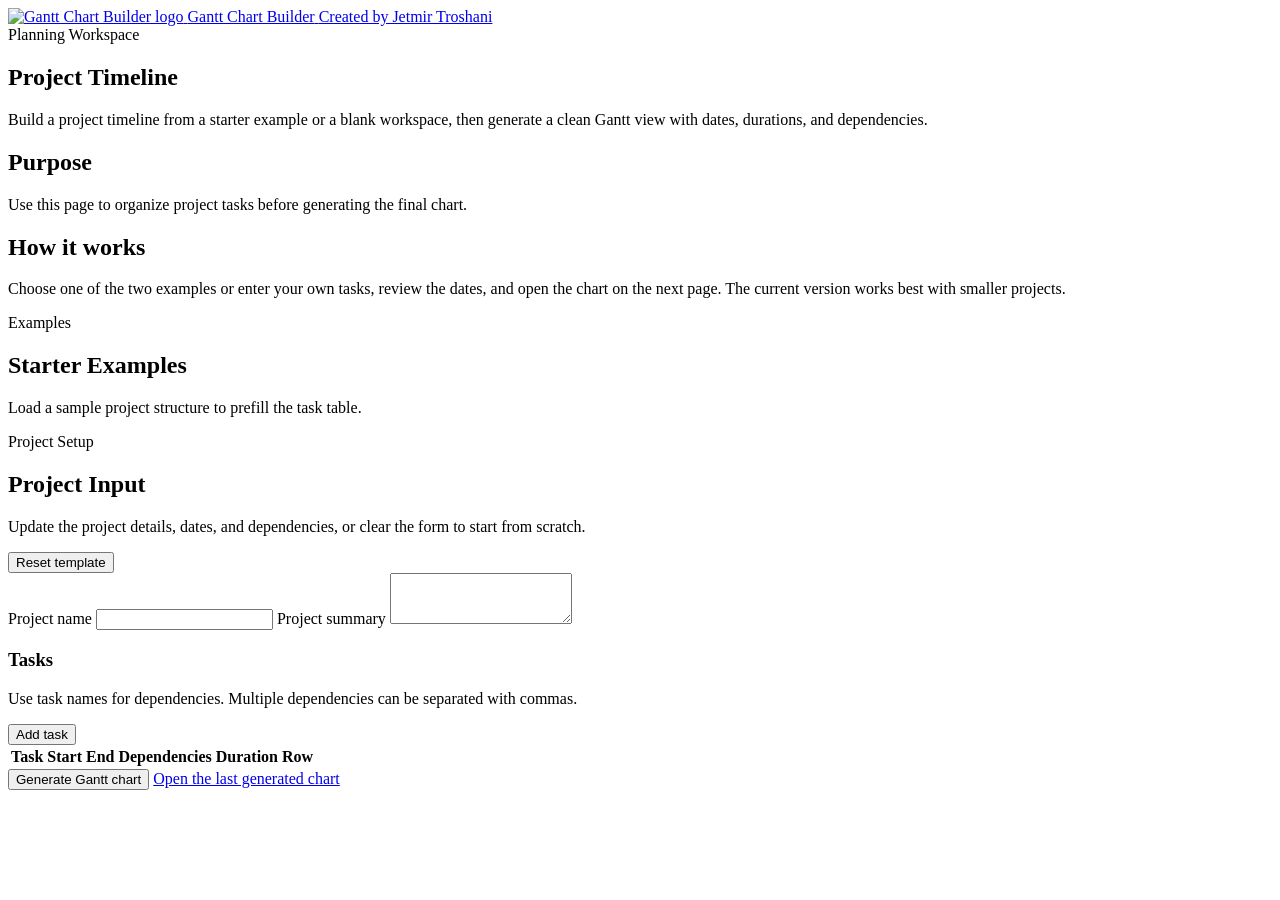
==== index.html @ d6481361 "Add files via upload" ====
<!DOCTYPE html>
<html lang="en">
<head>
  <meta charset="UTF-8">
  <meta name="viewport" content="width=device-width, initial-scale=1.0">
  <title>Gantt Chart Builder</title>
  <link rel="stylesheet" href="assets/css/styles.css">
</head>
<body class="landing-page">
  <div class="page-shell">
    <header class="topbar">
      <a href="index.html" class="brand">
        <img src="assets/logo-mark.svg" alt="Gantt Chart Builder logo" class="brand-logo">
        <span class="brand-copy">
          <span class="brand-name">Gantt Chart Builder</span>
          <span class="brand-subtitle">Created by Jetmir Troshani</span>
        </span>
      </a>
    </header>

    <section class="page-hero" aria-labelledby="page-title">
      <div class="hero-copy">
        <div class="eyebrow">Planning Workspace</div>
        <h1 id="page-title">Project Timeline</h1>
        <p class="hero-purpose">
          Build a project timeline from a starter example or a blank workspace, then generate a clean Gantt
          view with dates, durations, and dependencies.
        </p>
      </div>

      <div class="hero-notes" aria-label="Page overview">
        <article class="hero-note">
          <h2>Purpose</h2>
          <p>Use this page to organize project tasks before generating the final chart.</p>
        </article>

        <article class="hero-note">
          <h2>How it works</h2>
          <p>Choose one of the two examples or enter your own tasks, review the dates, and open the chart on the next page. The current version works best with smaller projects.</p>
        </article>
      </div>
    </section>

    <main class="builder-layout">
      <section class="panel template-panel" aria-labelledby="template-panel-title">
        <div class="panel-heading">
          <div>
            <div class="step-label">Examples</div>
            <h2 id="template-panel-title">Starter Examples</h2>
            <p class="section-copy">Load a sample project structure to prefill the task table.</p>
          </div>
        </div>
        <div id="templateGrid" class="template-grid" aria-live="polite"></div>
      </section>

      <section class="panel editor-panel" aria-labelledby="editor-panel-title">
        <div class="panel-heading editor-heading">
          <div>
            <div class="step-label">Project Setup</div>
            <h2 id="editor-panel-title">Project Input</h2>
            <p class="section-copy">Update the project details, dates, and dependencies, or clear the form to start from scratch.</p>
          </div>
          <button type="button" id="resetTemplateButton" class="secondary-button">Reset template</button>
        </div>

        <form id="builderForm" novalidate>
          <div id="formAlert" class="form-alert" hidden></div>

          <div class="form-grid">
            <label class="field">
              <span>Project name</span>
              <input id="projectNameInput" name="projectName" type="text" maxlength="120" required>
            </label>
            <label class="field field-wide">
              <span>Project summary</span>
              <textarea id="projectSummaryInput" name="projectSummary" rows="3" maxlength="240"></textarea>
            </label>
          </div>

          <div class="table-toolbar">
            <div>
              <h3>Tasks</h3>
              <p>Use task names for dependencies. Multiple dependencies can be separated with commas.</p>
            </div>
            <button type="button" id="addTaskButton" class="secondary-button">Add task</button>
          </div>

          <div class="task-table-shell">
            <table class="task-table">
              <thead>
                <tr>
                  <th scope="col">Task</th>
                  <th scope="col">Start</th>
                  <th scope="col">End</th>
                  <th scope="col">Dependencies</th>
                  <th scope="col">Duration</th>
                  <th scope="col" class="row-action-cell">Row</th>
                </tr>
              </thead>
              <tbody id="tasksBody"></tbody>
            </table>
          </div>

          <div class="actions">
            <button type="submit" class="primary-button">Generate Gantt chart</button>
            <a href="chart.html" class="ghost-link">Open the last generated chart</a>
          </div>
        </form>
      </section>
    </main>
  </div>

  <script src="assets/js/utils.js"></script>
  <script src="assets/js/templates.js"></script>
  <script src="assets/js/storage.js"></script>
  <script src="assets/js/input-page.js"></script>
</body>
</html>
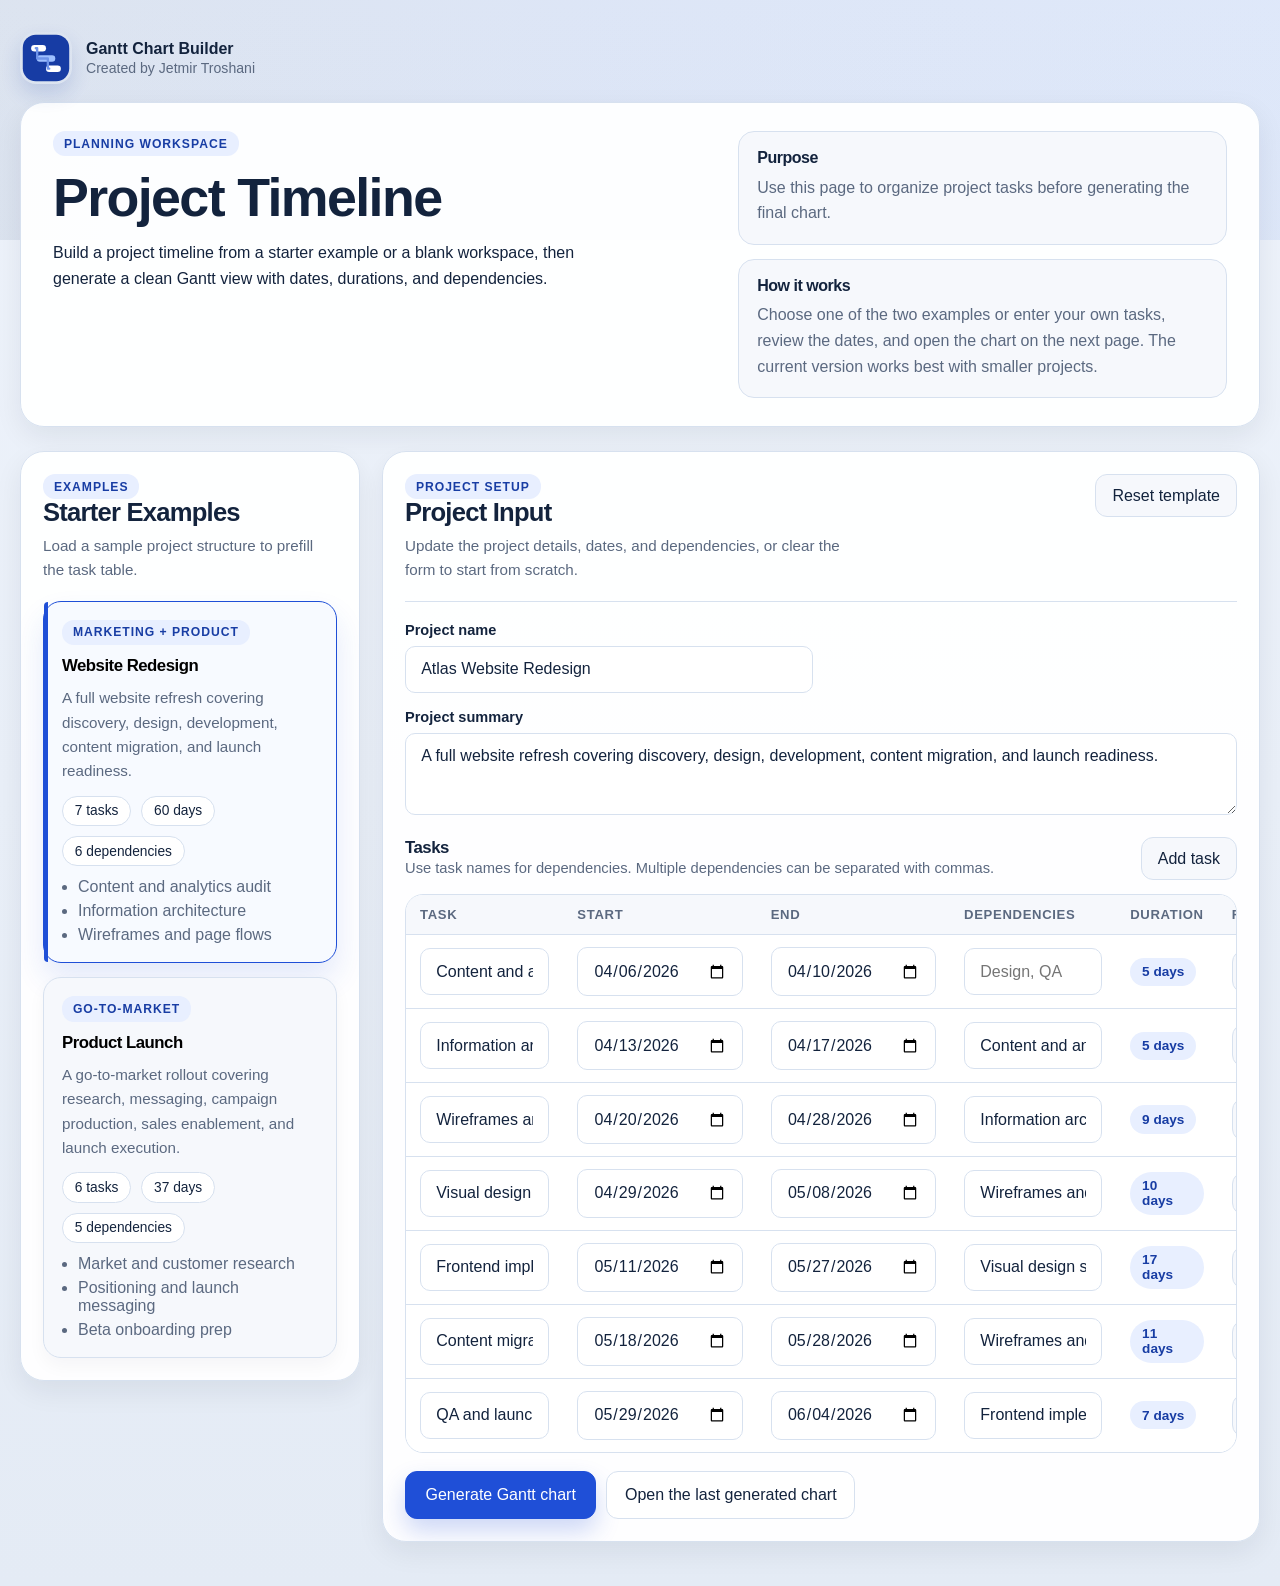
==== commit 722c15a2: "Add files via upload" ====
--- a/index.html
+++ b/index.html
@@ -4,13 +4,13 @@
   <meta charset="UTF-8">
   <meta name="viewport" content="width=device-width, initial-scale=1.0">
   <title>Gantt Chart Builder</title>
-  <link rel="stylesheet" href="assets/css/styles.css">
+  <link rel="stylesheet" href="styles.css">
 </head>
 <body class="landing-page">
   <div class="page-shell">
     <header class="topbar">
       <a href="index.html" class="brand">
-        <img src="assets/logo-mark.svg" alt="Gantt Chart Builder logo" class="brand-logo">
+        <img src="logo-mark.svg" alt="Gantt Chart Builder logo" class="brand-logo">
         <span class="brand-copy">
           <span class="brand-name">Gantt Chart Builder</span>
           <span class="brand-subtitle">Created by Jetmir Troshani</span>
@@ -110,9 +110,9 @@
     </main>
   </div>
 
-  <script src="assets/js/utils.js"></script>
-  <script src="assets/js/templates.js"></script>
-  <script src="assets/js/storage.js"></script>
-  <script src="assets/js/input-page.js"></script>
+  <script src="utils.js"></script>
+  <script src="templates.js"></script>
+  <script src="storage.js"></script>
+  <script src="input-page.js"></script>
 </body>
 </html>
--- a/styles.css
+++ b/styles.css
@@ -0,0 +1,899 @@
+:root {
+  --bg: #eef3fb;
+  --bg-deep: #e4ebf5;
+  --surface: #ffffff;
+  --surface-subtle: #f6f8fc;
+  --surface-muted: #eef3fa;
+  --ink: #13233d;
+  --muted: #5b6980;
+  --line: #d7e1ef;
+  --line-strong: #b7c5d9;
+  --accent: #1f4fd7;
+  --accent-strong: #183da4;
+  --accent-soft: #e8efff;
+  --danger: #b83d3d;
+  --shadow-lg: 0 22px 48px rgba(15, 23, 42, 0.08);
+  --shadow-md: 0 10px 28px rgba(15, 23, 42, 0.07);
+  --radius-xl: 24px;
+  --radius-lg: 18px;
+  --radius-md: 14px;
+  --radius-sm: 10px;
+  --heading-font: "Avenir Next", "Segoe UI", "Helvetica Neue", sans-serif;
+  --body-font: "Avenir Next", "Segoe UI", "Helvetica Neue", sans-serif;
+  --mono-font: "SFMono-Regular", Menlo, Consolas, monospace;
+}
+
+*,
+*::before,
+*::after {
+  box-sizing: border-box;
+}
+
+html {
+  scroll-behavior: smooth;
+}
+
+body {
+  margin: 0;
+  min-height: 100vh;
+  font-family: var(--body-font);
+  color: var(--ink);
+  background: linear-gradient(180deg, var(--bg) 0%, var(--bg-deep) 100%);
+}
+
+body::before {
+  content: "";
+  position: fixed;
+  inset: 0 0 auto 0;
+  height: 240px;
+  pointer-events: none;
+  background: linear-gradient(90deg, #11306d 0%, #1a48c2 48%, #2c63e6 100%);
+  opacity: 0.08;
+}
+
+a {
+  color: inherit;
+  text-decoration: none;
+}
+
+button,
+input,
+textarea {
+  font: inherit;
+}
+
+button {
+  cursor: pointer;
+}
+
+input,
+textarea {
+  width: 100%;
+  border: 1px solid var(--line);
+  border-radius: var(--radius-sm);
+  padding: 0.84rem 0.95rem;
+  background: #ffffff;
+  color: var(--ink);
+  transition: border-color 160ms ease, box-shadow 160ms ease, background 160ms ease;
+}
+
+input:focus,
+textarea:focus {
+  outline: none;
+  border-color: var(--accent);
+  box-shadow: 0 0 0 4px rgba(31, 79, 215, 0.14);
+}
+
+textarea {
+  resize: vertical;
+}
+
+.page-shell,
+.chart-shell {
+  position: relative;
+  width: min(1440px, calc(100vw - 40px));
+  margin: 0 auto;
+  padding: 32px 0 44px;
+}
+
+.topbar {
+  display: flex;
+  justify-content: space-between;
+  align-items: center;
+  gap: 18px;
+  margin-bottom: 18px;
+}
+
+.topbar-actions {
+  display: flex;
+  flex-wrap: wrap;
+  justify-content: flex-end;
+  gap: 10px;
+}
+
+.brand {
+  display: inline-flex;
+  align-items: center;
+  gap: 14px;
+}
+
+.brand-logo {
+  width: 52px;
+  height: 52px;
+  border-radius: 16px;
+  flex-shrink: 0;
+  box-shadow: 0 10px 20px rgba(23, 60, 164, 0.16);
+}
+
+.brand-copy {
+  display: grid;
+  gap: 2px;
+}
+
+.brand-name {
+  font-size: 1rem;
+  font-weight: 700;
+  color: var(--ink);
+}
+
+.brand-subtitle {
+  font-size: 0.88rem;
+  color: var(--muted);
+}
+
+.page-hero,
+.chart-header,
+.panel,
+.timeline-frame {
+  border: 1px solid var(--line);
+  border-radius: var(--radius-xl);
+  background: rgba(255, 255, 255, 0.94);
+  box-shadow: var(--shadow-md);
+}
+
+.page-hero,
+.chart-header {
+  display: grid;
+  gap: 18px 24px;
+  align-items: start;
+  padding: 28px 32px;
+}
+
+.page-hero {
+  grid-template-columns: minmax(0, 1.15fr) minmax(280px, 0.85fr);
+  margin-bottom: 24px;
+}
+
+.chart-header {
+  grid-template-columns: minmax(0, 1.1fr) minmax(240px, 0.7fr) auto;
+  gap: 18px 24px;
+  margin-bottom: 22px;
+}
+
+.eyebrow,
+.step-label,
+.template-category {
+  display: inline-flex;
+  align-items: center;
+  width: fit-content;
+  border-radius: 12px;
+  padding: 0.35rem 0.68rem;
+  background: var(--accent-soft);
+  color: var(--accent-strong);
+  font-size: 0.76rem;
+  font-weight: 700;
+  letter-spacing: 0.08em;
+  text-transform: uppercase;
+}
+
+h1,
+h2,
+h3 {
+  margin: 0;
+  font-family: var(--heading-font);
+  font-weight: 700;
+  letter-spacing: -0.03em;
+  line-height: 1.04;
+}
+
+h1 {
+  font-size: clamp(2.4rem, 4.8vw, 4rem);
+  max-width: 15ch;
+}
+
+h2 {
+  font-size: clamp(1.55rem, 2vw, 2.15rem);
+}
+
+h3 {
+  font-size: 1.05rem;
+}
+
+p {
+  margin: 0;
+  color: var(--muted);
+  line-height: 1.6;
+}
+
+.hero-copy {
+  display: grid;
+  gap: 14px;
+  align-content: start;
+}
+
+.page-hero h1 {
+  max-width: none;
+  font-size: clamp(2.3rem, 4.2vw, 3.4rem);
+}
+
+.chart-title-block h1 {
+  max-width: none;
+  font-size: clamp(2rem, 4vw, 3rem);
+}
+
+.hero-purpose {
+  max-width: 62ch;
+  color: var(--ink);
+  font-size: 1rem;
+}
+
+.chart-purpose {
+  max-width: 60ch;
+}
+
+.hero-notes {
+  display: grid;
+  gap: 14px;
+}
+
+.hero-note {
+  padding: 18px;
+  border: 1px solid var(--line);
+  border-radius: 16px;
+  background: var(--surface-subtle);
+}
+
+.hero-note h2 {
+  font-size: 1rem;
+  margin-bottom: 8px;
+}
+
+.builder-layout {
+  display: grid;
+  grid-template-columns: 340px minmax(0, 1fr);
+  gap: 22px;
+  align-items: start;
+}
+
+.panel {
+  position: relative;
+  overflow: hidden;
+}
+
+.template-panel,
+.editor-panel {
+  padding: 22px;
+}
+
+.panel-heading {
+  display: flex;
+  justify-content: space-between;
+  gap: 16px;
+  align-items: start;
+  margin-bottom: 18px;
+}
+
+.editor-heading {
+  padding-bottom: 18px;
+  border-bottom: 1px solid var(--line);
+  margin-bottom: 20px;
+}
+
+.panel-copy {
+  margin-top: 8px;
+  max-width: 64ch;
+}
+
+.section-copy {
+  margin-top: 8px;
+  max-width: 54ch;
+  font-size: 0.95rem;
+}
+
+.template-grid {
+  display: grid;
+  gap: 14px;
+}
+
+.template-card {
+  position: relative;
+  display: grid;
+  gap: 12px;
+  text-align: left;
+  border: 1px solid var(--line);
+  border-radius: var(--radius-lg);
+  padding: 18px;
+  background: var(--surface-subtle);
+  box-shadow: 0 8px 18px rgba(15, 23, 42, 0.04);
+  transition: transform 160ms ease, border-color 160ms ease, box-shadow 160ms ease, background 160ms ease;
+}
+
+.template-card::before {
+  content: "";
+  position: absolute;
+  inset: 0 auto 0 0;
+  width: 4px;
+  border-radius: var(--radius-lg) 0 0 var(--radius-lg);
+  background: transparent;
+}
+
+.template-card:hover,
+.template-card:focus-visible {
+  transform: translateY(-1px);
+  border-color: #a9bbd9;
+  box-shadow: 0 14px 24px rgba(15, 23, 42, 0.08);
+  outline: none;
+}
+
+.template-card.is-selected {
+  border-color: var(--accent);
+  background: #f7faff;
+  box-shadow: 0 16px 30px rgba(31, 79, 215, 0.12);
+}
+
+.template-card.is-selected::before {
+  background: var(--accent);
+}
+
+.template-summary {
+  font-size: 0.95rem;
+}
+
+.template-stats,
+.chart-meta,
+.actions {
+  display: flex;
+  flex-wrap: wrap;
+  gap: 10px;
+}
+
+.stat-pill,
+.meta-chip {
+  display: inline-flex;
+  align-items: center;
+  border-radius: 999px;
+  padding: 0.42rem 0.74rem;
+  background: #ffffff;
+  border: 1px solid var(--line);
+  font-size: 0.86rem;
+  color: var(--ink);
+}
+
+.template-preview {
+  margin: 0;
+  padding-left: 1rem;
+  color: var(--muted);
+  display: grid;
+  gap: 6px;
+}
+
+.form-grid {
+  display: grid;
+  grid-template-columns: repeat(2, minmax(0, 1fr));
+  gap: 16px;
+  margin-bottom: 22px;
+}
+
+.field {
+  display: grid;
+  gap: 8px;
+}
+
+.field span {
+  font-size: 0.91rem;
+  font-weight: 700;
+  color: var(--ink);
+}
+
+.field-wide {
+  grid-column: 1 / -1;
+}
+
+.table-toolbar {
+  display: flex;
+  justify-content: space-between;
+  gap: 16px;
+  align-items: end;
+  margin-bottom: 14px;
+}
+
+.table-toolbar p {
+  font-size: 0.92rem;
+}
+
+.task-table-shell {
+  overflow: auto;
+  border: 1px solid var(--line);
+  border-radius: var(--radius-lg);
+  background: #ffffff;
+  margin-bottom: 18px;
+}
+
+.task-table {
+  width: 100%;
+  min-width: 920px;
+  border-collapse: collapse;
+}
+
+.task-table thead {
+  background: var(--surface-subtle);
+}
+
+.task-table th,
+.task-table td {
+  padding: 12px 14px;
+  text-align: left;
+  border-bottom: 1px solid var(--line);
+  vertical-align: middle;
+}
+
+.task-table th {
+  font-size: 0.82rem;
+  font-weight: 700;
+  color: var(--muted);
+  letter-spacing: 0.05em;
+  text-transform: uppercase;
+}
+
+.task-table tbody tr:last-child td {
+  border-bottom: 0;
+}
+
+.task-table input {
+  min-width: 100px;
+}
+
+.duration-pill {
+  display: inline-flex;
+  align-items: center;
+  min-width: 64px;
+  justify-content: center;
+  border-radius: 999px;
+  padding: 0.42rem 0.74rem;
+  background: var(--accent-soft);
+  color: var(--accent-strong);
+  font-size: 0.85rem;
+  font-weight: 700;
+}
+
+.row-action-cell {
+  width: 88px;
+}
+
+.remove-row-button,
+.secondary-button,
+.ghost-link,
+.primary-button {
+  display: inline-flex;
+  align-items: center;
+  justify-content: center;
+  border: 1px solid transparent;
+  border-radius: 12px;
+  transition: transform 160ms ease, box-shadow 160ms ease, background 160ms ease, border-color 160ms ease;
+}
+
+.remove-row-button,
+.secondary-button {
+  padding: 0.72rem 1rem;
+  background: var(--surface-subtle);
+  border-color: var(--line);
+  color: var(--ink);
+}
+
+.remove-row-button:disabled {
+  opacity: 0.45;
+  cursor: not-allowed;
+}
+
+.ghost-link {
+  padding: 0.82rem 1.1rem;
+  border-color: var(--line);
+  background: #ffffff;
+  color: var(--ink);
+}
+
+.primary-button {
+  padding: 0.9rem 1.22rem;
+  background: var(--accent);
+  border-color: var(--accent);
+  color: #ffffff;
+  box-shadow: 0 12px 24px rgba(31, 79, 215, 0.22);
+}
+
+.secondary-button:hover,
+.ghost-link:hover,
+.primary-button:hover,
+.remove-row-button:hover {
+  transform: translateY(-1px);
+}
+
+.primary-button:hover {
+  background: var(--accent-strong);
+  border-color: var(--accent-strong);
+}
+
+.form-alert {
+  margin-bottom: 18px;
+  border: 1px solid rgba(184, 61, 61, 0.2);
+  border-radius: var(--radius-md);
+  padding: 14px 16px;
+  background: rgba(184, 61, 61, 0.06);
+  color: var(--danger);
+}
+
+.form-alert p + p {
+  margin-top: 6px;
+}
+
+.chart-title-block {
+  display: grid;
+  gap: 10px;
+}
+
+.chart-meta {
+  align-self: start;
+  justify-content: flex-end;
+}
+
+.chart-notes {
+  min-width: 0;
+}
+
+.chart-main {
+  min-height: 60vh;
+}
+
+.chart-document {
+  display: grid;
+  gap: 22px;
+}
+
+.empty-state {
+  display: grid;
+  gap: 14px;
+  place-items: start;
+  border: 1px dashed var(--line-strong);
+  border-radius: var(--radius-xl);
+  padding: 28px;
+  background: rgba(255, 255, 255, 0.94);
+}
+
+.timeline-frame {
+  overflow: hidden;
+}
+
+.gantt-board {
+  display: grid;
+  grid-template-columns: 320px minmax(0, 1fr);
+  min-height: 540px;
+}
+
+.gantt-sidebar {
+  border-right: 1px solid var(--line);
+  background: var(--surface-subtle);
+}
+
+.sidebar-header {
+  position: relative;
+  background: var(--surface-muted);
+}
+
+.sidebar-grid {
+  display: grid;
+  grid-template-columns: minmax(0, 1fr);
+  gap: 0;
+  align-items: center;
+  padding: 0 18px;
+}
+
+.sidebar-grid-header {
+  height: 100%;
+  align-content: center;
+  color: var(--muted);
+  font-size: 0.8rem;
+  font-weight: 700;
+  letter-spacing: 0.05em;
+  text-transform: uppercase;
+}
+
+.sidebar-row {
+  border-top: 1px solid var(--line);
+  background: rgba(255, 255, 255, 0.36);
+}
+
+.task-label-group {
+  display: grid;
+  gap: 10px;
+}
+
+.task-label-group strong {
+  font-size: 0.94rem;
+  line-height: 1.35;
+}
+
+.task-inline-meta {
+  display: flex;
+  flex-wrap: wrap;
+  align-items: center;
+  gap: 8px;
+}
+
+.task-meta-pill {
+  display: inline-flex;
+  align-items: center;
+  border-radius: 999px;
+  padding: 0.26rem 0.62rem;
+  background: #e9eef8;
+  color: var(--muted);
+  font-size: 0.74rem;
+  font-weight: 700;
+}
+
+.dependency-chip {
+  display: inline-flex;
+  width: fit-content;
+  align-items: center;
+  border-radius: 999px;
+  padding: 0.24rem 0.56rem;
+  background: var(--accent-soft);
+  color: var(--accent-strong);
+  font-size: 0.74rem;
+  font-family: var(--mono-font);
+  letter-spacing: 0.02em;
+}
+
+.dependency-chip-row {
+  display: flex;
+  flex-wrap: wrap;
+  gap: 6px;
+}
+
+.gantt-viewport {
+  overflow: hidden;
+  background: #ffffff;
+}
+
+.gantt-scroll {
+  width: 100%;
+  min-height: 100%;
+}
+
+.timeline-content {
+  position: relative;
+  isolation: isolate;
+}
+
+.month-track,
+.day-track,
+.row-lanes,
+.task-bars-layer,
+.day-columns,
+.dependency-layer {
+  position: absolute;
+  inset-inline-start: 0;
+}
+
+.month-cell,
+.day-cell,
+.day-column,
+.row-lane,
+.task-bar {
+  position: absolute;
+}
+
+.month-track,
+.day-track {
+  z-index: 4;
+}
+
+.day-columns,
+.row-lanes {
+  z-index: 1;
+}
+
+.dependency-layer {
+  z-index: 2;
+}
+
+.task-bars-layer {
+  z-index: 3;
+}
+
+.month-cell {
+  top: 0;
+  display: flex;
+  align-items: center;
+  padding: 0 12px;
+  border-right: 1px solid var(--line);
+  border-bottom: 1px solid var(--line);
+  background: var(--surface-muted);
+  color: var(--ink);
+  font-size: 0.86rem;
+  font-weight: 700;
+}
+
+.day-cell {
+  display: grid;
+  place-items: center;
+  align-content: center;
+  gap: 2px;
+  border-right: 1px solid var(--line);
+  border-bottom: 1px solid var(--line);
+  background: #ffffff;
+  color: var(--muted);
+  font-size: 0.72rem;
+}
+
+.day-cell strong {
+  color: var(--ink);
+  font-size: 0.85rem;
+}
+
+.day-cell.is-emphasis {
+  background: #f6f8fc;
+}
+
+.day-column {
+  border-right: 1px solid #e7edf5;
+}
+
+.day-column.is-emphasis {
+  background: rgba(246, 248, 252, 0.9);
+}
+
+.row-lane {
+  border-top: 1px solid #edf2f8;
+}
+
+.row-lane.is-alt {
+  background: rgba(246, 248, 252, 0.55);
+}
+
+.task-bar {
+  display: flex;
+  align-items: center;
+  gap: 10px;
+  height: 40px;
+  padding: 0 14px;
+  border-radius: 14px;
+  border: 1px solid rgba(255, 255, 255, 0.24);
+  background: var(--accent-color, var(--accent));
+  color: var(--accent-text-color, #ffffff);
+  box-shadow: 0 10px 18px rgba(15, 23, 42, 0.14);
+  overflow: hidden;
+  z-index: 1;
+}
+
+.task-bar-name {
+  min-width: 0;
+  overflow: hidden;
+  text-overflow: ellipsis;
+  white-space: nowrap;
+  font-size: 0.85rem;
+  font-weight: 700;
+}
+
+.day-cell.scale-week strong,
+.day-cell.scale-month strong {
+  font-size: 0.76rem;
+}
+
+.day-cell.scale-week span,
+.day-cell.scale-month span {
+  font-size: 0.66rem;
+}
+
+.dependency-layer {
+  inset: 0;
+  pointer-events: none;
+}
+
+.dependency-path {
+  fill: none;
+  stroke-width: 2.5;
+  stroke-linecap: round;
+  stroke-linejoin: round;
+  opacity: 0.32;
+}
+
+.dependency-arrow {
+  opacity: 0.5;
+}
+
+@media (max-width: 1180px) {
+  .builder-layout {
+    grid-template-columns: 1fr;
+  }
+
+  .page-hero,
+  .chart-header {
+    grid-template-columns: 1fr;
+  }
+
+  .gantt-board {
+    grid-template-columns: 320px minmax(0, 1fr);
+  }
+}
+
+@media (max-width: 780px) {
+  .page-shell,
+  .chart-shell {
+    width: min(100vw - 22px, 1440px);
+    padding-top: 18px;
+    padding-bottom: 26px;
+  }
+
+  .topbar {
+    flex-direction: column;
+    align-items: stretch;
+  }
+
+  .topbar-actions {
+    justify-content: stretch;
+  }
+
+  .brand {
+    width: fit-content;
+  }
+
+  .page-hero,
+  .chart-header,
+  .template-panel,
+  .editor-panel {
+    padding: 18px;
+  }
+
+  .page-hero h1,
+  .chart-title-block h1 {
+    font-size: clamp(1.95rem, 7vw, 2.5rem);
+  }
+
+  .form-grid {
+    grid-template-columns: 1fr;
+  }
+
+  .table-toolbar,
+  .panel-heading {
+    flex-direction: column;
+    align-items: stretch;
+  }
+
+  .actions {
+    flex-direction: column;
+  }
+
+  .primary-button,
+  .ghost-link,
+  .secondary-button {
+    width: 100%;
+  }
+
+  .gantt-board {
+    grid-template-columns: 1fr;
+  }
+
+  .gantt-sidebar {
+    border-right: 0;
+    border-bottom: 1px solid var(--line);
+  }
+
+  .sidebar-grid {
+    grid-template-columns: minmax(240px, 1fr);
+    min-width: 280px;
+  }
+
+  .gantt-sidebar,
+  .gantt-viewport {
+    overflow: hidden;
+  }
+}
